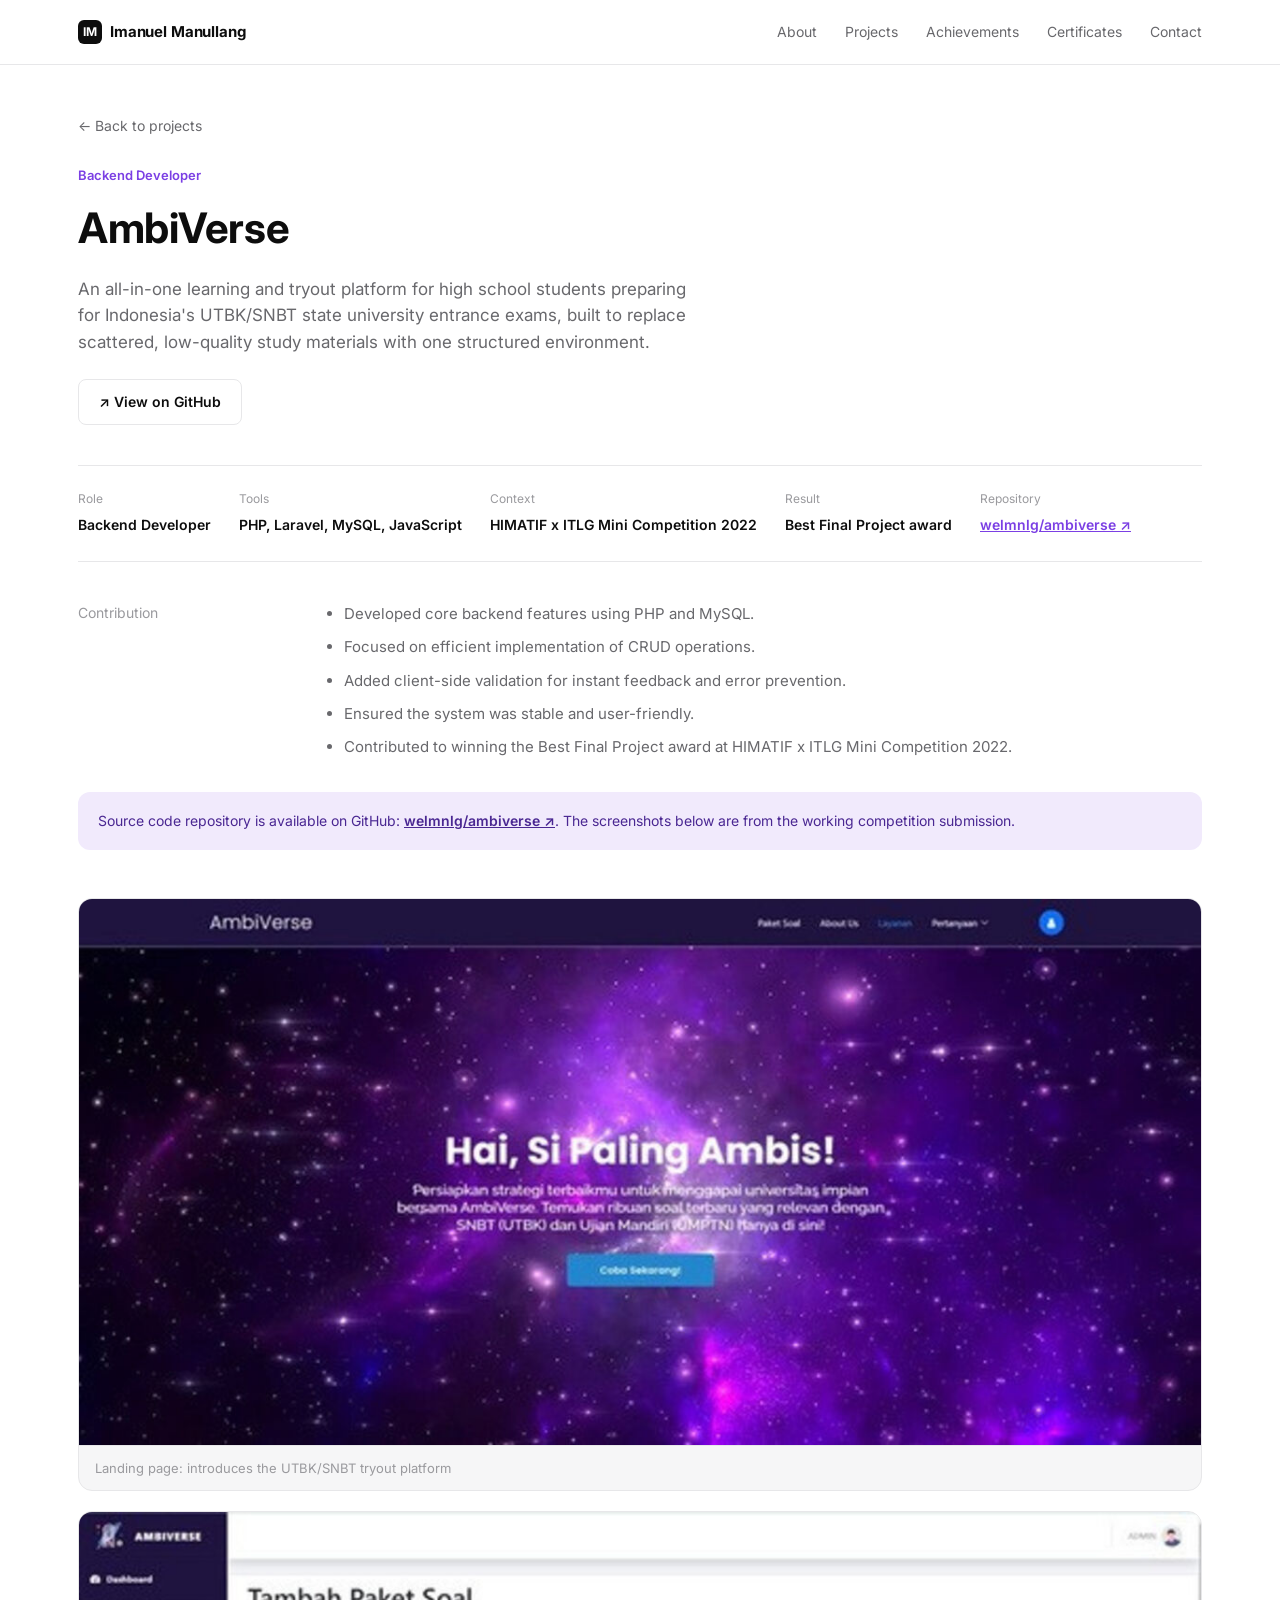
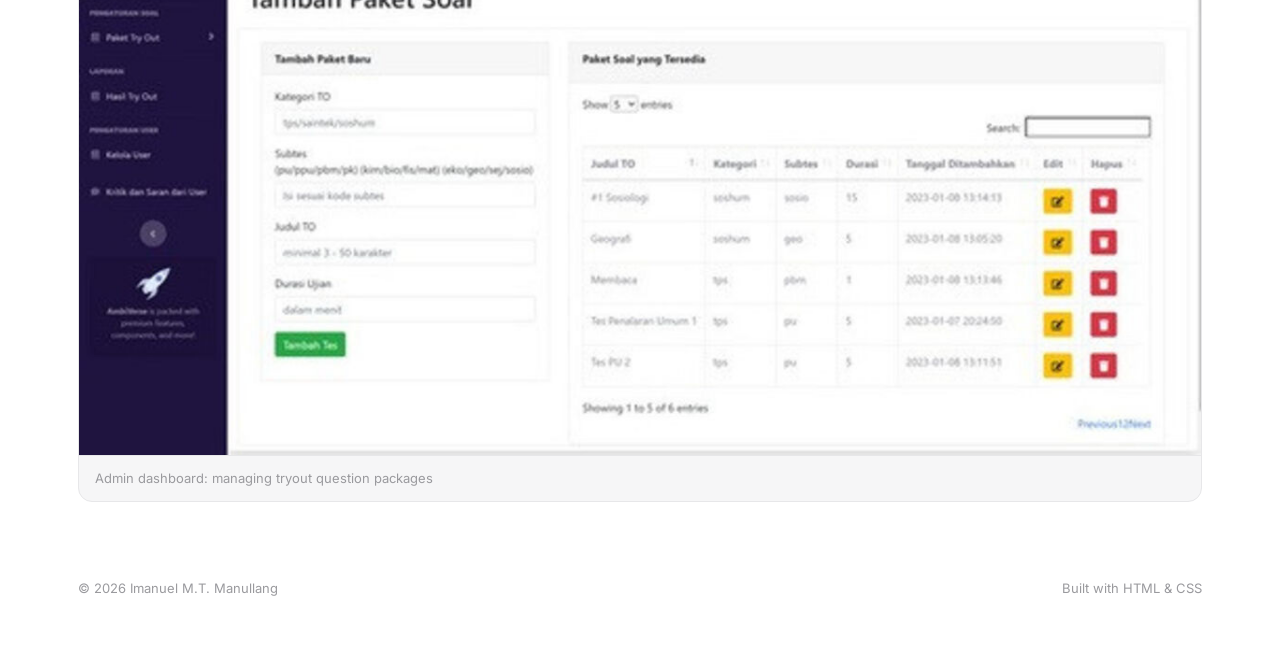
==== projects/ambiverse.html @ 8e675b55 "Initial portfolio" ====
<!DOCTYPE html>
<html lang="id">
<head>
<meta charset="UTF-8" />
<meta name="viewport" content="width=device-width, initial-scale=1.0" />
<title>AmbiVerse | Imanuel M.T. Manullang</title>
<link rel="preconnect" href="https://fonts.googleapis.com">
<link rel="preconnect" href="https://fonts.gstatic.com" crossorigin>
<link href="https://fonts.googleapis.com/css2?family=Inter:wght@400;500;600;700&display=swap" rel="stylesheet">
<link rel="stylesheet" href="../styles.css" />
</head>
<body>

<header class="site-header">
  <div class="container">
    <a href="../index.html#top" class="logo"><span class="mark">IM</span> Imanuel Manullang</a>
    <nav>
      <a href="../index.html#about">About</a>
      <a href="../index.html#projects">Projects</a>
      <a href="../index.html#achievements">Achievements</a>
      <a href="../index.html#certificates">Certificates</a>
      <a href="../index.html#contact">Contact</a>
    </nav>
  </div>
</header>

<main>
  <div class="container">
    <div class="detail-hero">
      <a class="back-link" href="../index.html#projects">← Back to projects</a>
      <p class="project-role">Backend Developer</p>
      <h1>AmbiVerse</h1>
      <p class="lede">An all-in-one learning and tryout platform for high school students preparing for Indonesia's UTBK/SNBT state university entrance exams, built to replace scattered, low-quality study materials with one structured environment.</p>
      <div style="margin-top: 20px;">
        <a class="btn btn-secondary" href="https://github.com/welmnlg/ambiverse" target="_blank" rel="noopener">↗ View on GitHub</a>
      </div>
    </div>

    <div class="detail-meta">
      <div><span>Role</span><strong>Backend Developer</strong></div>
      <div><span>Tools</span><strong>PHP, Laravel, MySQL, JavaScript</strong></div>
      <div><span>Context</span><strong>HIMATIF x ITLG Mini Competition 2022</strong></div>
      <div><span>Result</span><strong>Best Final Project award</strong></div>
      <div><span>Repository</span><strong><a href="https://github.com/welmnlg/ambiverse" target="_blank" rel="noopener" style="color: var(--accent); text-decoration: underline;">welmnlg/ambiverse ↗</a></strong></div>
    </div>
    
    <div class="detail-columns">
      <div class="label">Contribution</div>
      <ul>
        <li>Developed core backend features using PHP and MySQL.</li>
        <li>Focused on efficient implementation of CRUD operations.</li>
        <li>Added client-side validation for instant feedback and error prevention.</li>
        <li>Ensured the system was stable and user-friendly.</li>
        <li>Contributed to winning the Best Final Project award at HIMATIF x ITLG Mini Competition 2022.</li>
      </ul>
    </div>
    <div class="note-banner">
      Source code repository is available on GitHub: <a href="https://github.com/welmnlg/ambiverse" target="_blank" rel="noopener" style="text-decoration: underline; font-weight: 600; color: inherit;">welmnlg/ambiverse ↗</a>. The screenshots below are from the working competition submission.
    </div>
    
    <div class="detail-gallery">
      <figure>
        <img src="../images/proj-ambiverse-home.jpg" alt="AmbiVerse landing page with a purple space theme and a call to start practicing" />
        <figcaption>Landing page: introduces the UTBK/SNBT tryout platform</figcaption>
      </figure>
      <figure>
        <img src="../images/proj-ambiverse-admin.jpg" alt="AmbiVerse admin dashboard for adding and managing question packages" />
        <figcaption>Admin dashboard: managing tryout question packages</figcaption>
      </figure>
    </div>

  </div>
</main>

<footer class="site-footer">
  <div class="container">
    <span>© 2026 Imanuel M.T. Manullang</span>
    <span>Built with HTML &amp; CSS</span>
  </div>
</footer>

</body>
</html>
---- styles.css ----
/* ============================================
   Design tokens
   ============================================ */
:root {
  --bg: #ffffff;
  --text: #0d0d0d;
  --text-secondary: #68686c;
  --text-tertiary: #9a9a9e;
  --border: #e7e7e9;
  --surface: #f6f6f7;
  --accent: #7b3fe4;
  --accent-soft: #f1eafc;
  --max-width: 1180px;
  --gutter: 28px;

  --font: "Inter", -apple-system, BlinkMacSystemFont, "Segoe UI", sans-serif;
  --font-mono: "JetBrains Mono", ui-monospace, "SF Mono", Menlo, Consolas, monospace;
}

* {
  box-sizing: border-box;
}

html {
  scroll-behavior: smooth;
}

@media (prefers-reduced-motion: reduce) {
  html {
    scroll-behavior: auto;
  }
  * {
    animation-duration: 0.01ms !important;
    transition-duration: 0.01ms !important;
  }
}

body {
  margin: 0;
  background: var(--bg);
  color: var(--text);
  font-family: var(--font);
  font-size: 16px;
  line-height: 1.55;
  -webkit-font-smoothing: antialiased;
}

img {
  max-width: 100%;
  display: block;
}

a {
  color: inherit;
  text-decoration: none;
}

.container {
  max-width: var(--max-width);
  margin: 0 auto;
  padding: 0 var(--gutter);
}

:focus-visible {
  outline: 2px solid var(--accent);
  outline-offset: 3px;
  border-radius: 2px;
}

/* ============================================
   Header
   ============================================ */
.site-header {
  position: sticky;
  top: 0;
  z-index: 50;
  background: rgba(255, 255, 255, 0.88);
  backdrop-filter: blur(10px);
  border-bottom: 1px solid var(--border);
}

.site-header .container {
  display: flex;
  align-items: center;
  justify-content: space-between;
  height: 64px;
}

.logo {
  font-weight: 700;
  font-size: 15px;
  letter-spacing: -0.01em;
  display: flex;
  align-items: center;
  gap: 8px;
}

.logo .mark {
  width: 24px;
  height: 24px;
  border-radius: 6px;
  background: var(--text);
  color: #fff;
  display: inline-flex;
  align-items: center;
  justify-content: center;
  font-size: 12px;
  font-weight: 700;
}

.site-header nav {
  display: flex;
  gap: 28px;
}

.site-header nav a {
  font-size: 14px;
  color: var(--text-secondary);
  transition: color 0.15s ease;
}

.site-header nav a:hover {
  color: var(--text);
}

.nav-toggle {
  display: none;
}

/* ============================================
   Hero
   ============================================ */
.hero {
  padding: 96px 0 72px;
}

.hero .container {
  display: grid;
  grid-template-columns: 1.15fr 0.85fr;
  align-items: center;
  gap: 24px;
}

.hero .eyebrow {
  font-size: 14px;
  color: var(--text-secondary);
  margin: 0 0 20px;
}

.hero h1 {
  font-size: clamp(34px, 4.6vw, 58px);
  line-height: 1.08;
  letter-spacing: -0.02em;
  font-weight: 700;
  margin: 0 0 24px;
  max-width: 15ch;
}

.hero .lede {
  font-size: 18px;
  color: var(--text-secondary);
  max-width: 520px;
  margin: 0 0 32px;
}

.hero-actions {
  display: flex;
  flex-wrap: wrap;
  gap: 12px;
  margin-bottom: 40px;
}

.btn {
  display: inline-flex;
  align-items: center;
  gap: 8px;
  padding: 11px 20px;
  border-radius: 8px;
  font-size: 14px;
  font-weight: 600;
  border: 1px solid transparent;
  cursor: pointer;
  transition: transform 0.15s ease, background 0.15s ease, border-color 0.15s ease;
}

.btn-primary {
  background: var(--text);
  color: #fff;
}

.btn-primary:hover {
  background: #000;
  transform: translateY(-1px);
}

.btn-secondary {
  background: transparent;
  color: var(--text);
  border-color: var(--border);
}

.btn-secondary:hover {
  border-color: var(--text);
}

.tag-row {
  display: flex;
  flex-wrap: wrap;
  gap: 10px;
}

.tag {
  font-size: 13px;
  padding: 6px 12px;
  border-radius: 100px;
  background: var(--surface);
  color: var(--text-secondary);
  border: 1px solid var(--border);
}

/* ============================================
   Claude Terminal / Window Card
   ============================================ */
.hero-terminal-wrap {
  display: flex;
  justify-content: flex-end;
  width: 100%;
}

.claude-terminal {
  width: 100%;
  max-width: 440px;
  background: #ffffff;
  border: 1px solid var(--border);
  border-radius: 16px;
  box-shadow:
    0 16px 36px -12px rgba(13, 13, 13, 0.08),
    0 2px 6px rgba(13, 13, 13, 0.03);
  overflow: hidden;
  font-family: var(--font-mono);
  display: flex;
  flex-direction: column;
  transition: transform 0.2s ease, box-shadow 0.2s ease;
}

.claude-terminal:hover {
  transform: translateY(-2px);
  box-shadow:
    0 20px 42px -12px rgba(13, 13, 13, 0.12),
    0 4px 10px rgba(13, 13, 13, 0.04);
}

/* Header with 3 window control dots */
.terminal-header {
  padding: 16px 20px 10px;
  display: flex;
  align-items: center;
}

.terminal-dots {
  display: flex;
  align-items: center;
  gap: 7px;
}

.terminal-dots .dot {
  width: 11px;
  height: 11px;
  border-radius: 50%;
  display: inline-block;
}

.dot-red {
  background: #ff5f56;
}

.dot-yellow {
  background: #ffbd2e;
}

.dot-green {
  background: #27c93f;
}

/* Body */
.terminal-body {
  padding: 8px 22px 20px;
  display: flex;
  flex-direction: column;
  gap: 14px;
}

.terminal-main-line {
  display: flex;
  align-items: baseline;
  gap: 8px;
}

.prompt-sym {
  color: #c8653b;
  font-weight: 700;
  font-size: 20px;
  user-select: none;
  line-height: 1;
}

.prompt-sym.dim {
  color: var(--text-tertiary);
  font-size: 15px;
}

.prompt-name {
  font-size: 18px;
  font-weight: 700;
  color: var(--text);
  letter-spacing: -0.01em;
}

.terminal-sub-role {
  font-size: 15px;
  color: var(--text-secondary);
  padding-left: 20px;
  margin-top: -8px;
  font-weight: 500;
}

.terminal-status-line {
  display: flex;
  align-items: center;
  gap: 8px;
  font-size: 15px;
  color: #c8653b;
  font-weight: 500;
  margin-top: 2px;
}

.status-asterisk {
  font-size: 18px;
  font-weight: 700;
  line-height: 1;
}

.status-text {
  color: #c8653b;
  font-weight: 600;
}

.status-sep {
  color: var(--text-tertiary);
}

.status-loc {
  color: var(--text-secondary);
  font-weight: 400;
}

.terminal-divider {
  height: 1px;
  background: var(--border);
  margin: 2px 0;
}

.terminal-contacts {
  display: flex;
  flex-direction: column;
  gap: 8px;
}

.contact-row {
  display: flex;
  align-items: baseline;
  font-size: 14px;
  line-height: 1.4;
}

.contact-prompt {
  color: var(--text-tertiary);
  margin-right: 8px;
  font-weight: 600;
  user-select: none;
}

.contact-label {
  color: var(--text-secondary);
  width: 78px;
  flex-shrink: 0;
  font-weight: 500;
}

.contact-val {
  color: var(--text);
  text-decoration: none;
  border-bottom: 1px dashed var(--border);
  padding-bottom: 1px;
  transition: all 0.15s ease;
  word-break: break-all;
}

.contact-val:hover {
  color: var(--accent);
  border-bottom-color: var(--accent);
}

/* Footer command bar & mascot */
.terminal-footer {
  border-top: 1px solid var(--border);
  padding: 10px 18px 8px 22px;
  display: flex;
  align-items: flex-end;
  justify-content: space-between;
  background: #fafafb;
  min-height: 44px;
}

.terminal-cmd-line {
  display: flex;
  align-items: center;
  gap: 6px;
  padding-bottom: 4px;
}

.terminal-cursor {
  display: inline-block;
  width: 8px;
  height: 15px;
  background: #c8653b;
  animation: term-cursor 1.1s steps(2, start) infinite;
}

@keyframes term-cursor {
  0%, 100% { opacity: 1; }
  50% { opacity: 0; }
}

.terminal-mascot {
  line-height: 0;
  margin-bottom: -1px;
}

/* ============================================
   Section shell
   ============================================ */
section {
  padding: 72px 0;
  border-top: 1px solid var(--border);
}

.section-head {
  display: flex;
  align-items: baseline;
  justify-content: space-between;
  gap: 16px;
  margin-bottom: 40px;
}

.section-head h2 {
  font-size: 28px;
  letter-spacing: -0.01em;
  margin: 0;
}

.section-head .section-note {
  font-size: 14px;
  color: var(--text-tertiary);
  white-space: nowrap;
}

/* ============================================
   About
   ============================================ */
.about-grid {
  display: grid;
  grid-template-columns: 200px 1fr;
  gap: 48px;
}

.about-grid .label {
  font-size: 28px;
  color: var(--text-tertiary);
}

.about-copy p {
  max-width: 640px;
  color: var(--text-secondary);
  margin: 0 0 20px;
}

.about-copy p:last-child {
  margin-bottom: 0;
}

/* ============================================
   Projects
   ============================================ */
.project-grid {
  display: grid;
  grid-template-columns: repeat(3, 1fr);
  gap: var(--gutter);
}

.project-card {
  display: block;
  border: 1px solid var(--border);
  border-radius: 14px;
  overflow: hidden;
  background: #fff;
  transition: border-color 0.18s ease, transform 0.18s ease, box-shadow 0.18s ease;
}

.project-card:hover {
  border-color: var(--text);
  transform: translateY(-3px);
  box-shadow: 0 12px 24px -16px rgba(13, 13, 13, 0.25);
}

.project-media {
  display: block;
  position: relative;
  aspect-ratio: 16 / 10;
  background: var(--surface);
  overflow: hidden;
}

.project-media img {
  width: 100%;
  height: 100%;
  object-fit: cover;
  object-position: top;
}

.project-media .link-badge {
  position: absolute;
  top: 12px;
  right: 12px;
  background: rgba(255, 255, 255, 0.94);
  border: 1px solid var(--border);
  border-radius: 100px;
  padding: 5px 10px;
  font-size: 12px;
  font-weight: 600;
  display: flex;
  align-items: center;
  gap: 5px;
}

.project-body {
  padding: 20px 22px 22px;
}

.project-body .project-role {
  font-size: 13px;
  color: var(--accent);
  font-weight: 600;
  margin: 0 0 6px;
}

.project-body h3 {
  font-size: 18px;
  margin: 0 0 8px;
  letter-spacing: -0.01em;
}

.project-body p {
  font-size: 14px;
  color: var(--text-secondary);
  margin: 0 0 14px;
}

.project-tools {
  display: flex;
  flex-wrap: wrap;
  gap: 6px;
}

.project-tools span {
  font-size: 12px;
  color: var(--text-tertiary);
  background: var(--surface);
  border-radius: 6px;
  padding: 3px 8px;
}

.project-card-links {
  display: flex;
  align-items: center;
  gap: 16px;
  margin-top: 16px;
  padding-top: 14px;
  border-top: 1px solid var(--border);
}

.project-card-links a {
  font-size: 13px;
  font-weight: 600;
  color: var(--text-secondary);
  display: inline-flex;
  align-items: center;
  gap: 4px;
  transition: color 0.15s ease;
}

.project-card-links a:hover {
  color: var(--text);
}

.project-card-links a.gh-link {
  color: var(--accent);
}

.project-card-links a.gh-link:hover {
  color: #000;
}

/* ============================================
   Timeline lists (achievements, trainings, certificates)
   ============================================ */
.entry-list {
  display: flex;
  flex-direction: column;
}

.entry {
  display: grid;
  grid-template-columns: 120px 1fr;
  gap: 24px;
  padding: 22px 0;
  border-top: 1px solid var(--border);
}

.entry:first-child {
  border-top: none;
  padding-top: 0;
}

.entry .entry-meta {
  font-size: 14px;
  color: var(--text-tertiary);
}

.entry h3 {
  font-size: 16px;
  margin: 0 0 6px;
  letter-spacing: -0.005em;
}

.entry p {
  font-size: 14px;
  color: var(--text-secondary);
  margin: 0;
  max-width: 620px;
}

.entry .entry-link {
  display: inline-flex;
  align-items: center;
  gap: 6px;
  font-size: 13px;
  font-weight: 600;
  color: var(--accent);
  margin-top: 10px;
}

.entry .entry-link:hover {
  text-decoration: underline;
}

/* ============================================
   Footer / contact
   ============================================ */
.contact-panel {
  background: var(--text);
  color: #fff;
  border-radius: 20px;
  padding: 56px 48px;
  display: flex;
  align-items: flex-end;
  justify-content: space-between;
  gap: 24px;
  flex-wrap: wrap;
}

.contact-panel h2 {
  font-size: 30px;
  margin: 0 0 12px;
  letter-spacing: -0.01em;
  max-width: 26ch;
}

.contact-panel p {
  color: #b8b8bd;
  margin: 0;
  max-width: 360px;
}

.contact-links {
  display: flex;
  flex-direction: column;
  gap: 10px;
  align-items: flex-end;
}

.contact-links a {
  font-size: 15px;
  font-weight: 600;
  color: #fff;
}

.contact-links a:hover {
  color: var(--accent-soft);
}

footer.site-footer {
  padding: 28px 0 60px;
  font-size: 13px;
  color: var(--text-tertiary);
  border-top: none;
}

footer.site-footer .container {
  display: flex;
  justify-content: space-between;
}

/* ============================================
   Project detail pages
   ============================================ */
.detail-hero {
  padding: 48px 0 40px;
}

.back-link {
  display: inline-flex;
  align-items: center;
  gap: 6px;
  font-size: 14px;
  color: var(--text-secondary);
  margin-bottom: 28px;
}

.back-link:hover {
  color: var(--text);
}

.detail-hero .project-role {
  font-size: 13px;
  color: var(--accent);
  font-weight: 600;
  margin: 0 0 10px;
}

.detail-hero h1 {
  font-size: clamp(28px, 4vw, 42px);
  letter-spacing: -0.01em;
  margin: 0 0 16px;
  max-width: 20ch;
}

.detail-hero .lede {
  font-size: 17px;
  color: var(--text-secondary);
  max-width: 620px;
  margin: 0 0 24px;
}

.detail-meta {
  display: flex;
  flex-wrap: wrap;
  gap: 28px;
  padding: 24px 0;
  border-top: 1px solid var(--border);
  border-bottom: 1px solid var(--border);
  margin-bottom: 40px;
}

.detail-meta div span {
  display: block;
  font-size: 12px;
  color: var(--text-tertiary);
  margin-bottom: 4px;
}

.detail-meta div strong {
  font-size: 14px;
  font-weight: 600;
}

.detail-gallery {
  display: flex;
  flex-direction: column;
  gap: 20px;
  margin-bottom: 48px;
}

.detail-gallery figure {
  margin: 0;
  border: 1px solid var(--border);
  border-radius: 14px;
  overflow: hidden;
  background: var(--surface);
}

.detail-gallery figcaption {
  font-size: 13px;
  color: var(--text-tertiary);
  padding: 12px 16px;
  border-top: 1px solid var(--border);
}

.detail-columns {
  display: grid;
  grid-template-columns: 200px 1fr;
  gap: 48px;
  padding-bottom: 24px;
}

.detail-columns .label {
  font-size: 14px;
  color: var(--text-tertiary);
}

.detail-columns ul {
  margin: 0;
  padding: 0 0 0 18px;
  color: var(--text-secondary);
  font-size: 15px;
}

.detail-columns li {
  margin-bottom: 10px;
}

.note-banner {
  background: var(--accent-soft);
  border-radius: 12px;
  padding: 18px 20px;
  font-size: 14px;
  color: #4a2792;
  margin-bottom: 48px;
}

/* ============================================
   Responsive
   ============================================ */
@media (max-width: 980px) {
  .hero .container {
    grid-template-columns: 1fr;
    gap: 40px;
  }

  .hero-terminal-wrap {
    justify-content: flex-start;
  }

  .claude-terminal {
    max-width: 520px;
  }

  .project-grid {
    grid-template-columns: repeat(2, 1fr);
  }
}

@media (max-width: 760px) {
  .site-header nav {
    display: none;
  }

  .about-grid,
  .detail-columns {
    grid-template-columns: 1fr;
    gap: 12px;
  }

  .project-grid {
    grid-template-columns: 1fr;
  }

  .entry {
    grid-template-columns: 1fr;
    gap: 6px;
  }

  .contact-panel {
    flex-direction: column;
    align-items: flex-start;
    padding: 40px 28px;
  }

  .contact-links {
    align-items: flex-start;
  }

  footer.site-footer .container {
    flex-direction: column;
    gap: 6px;
  }
}
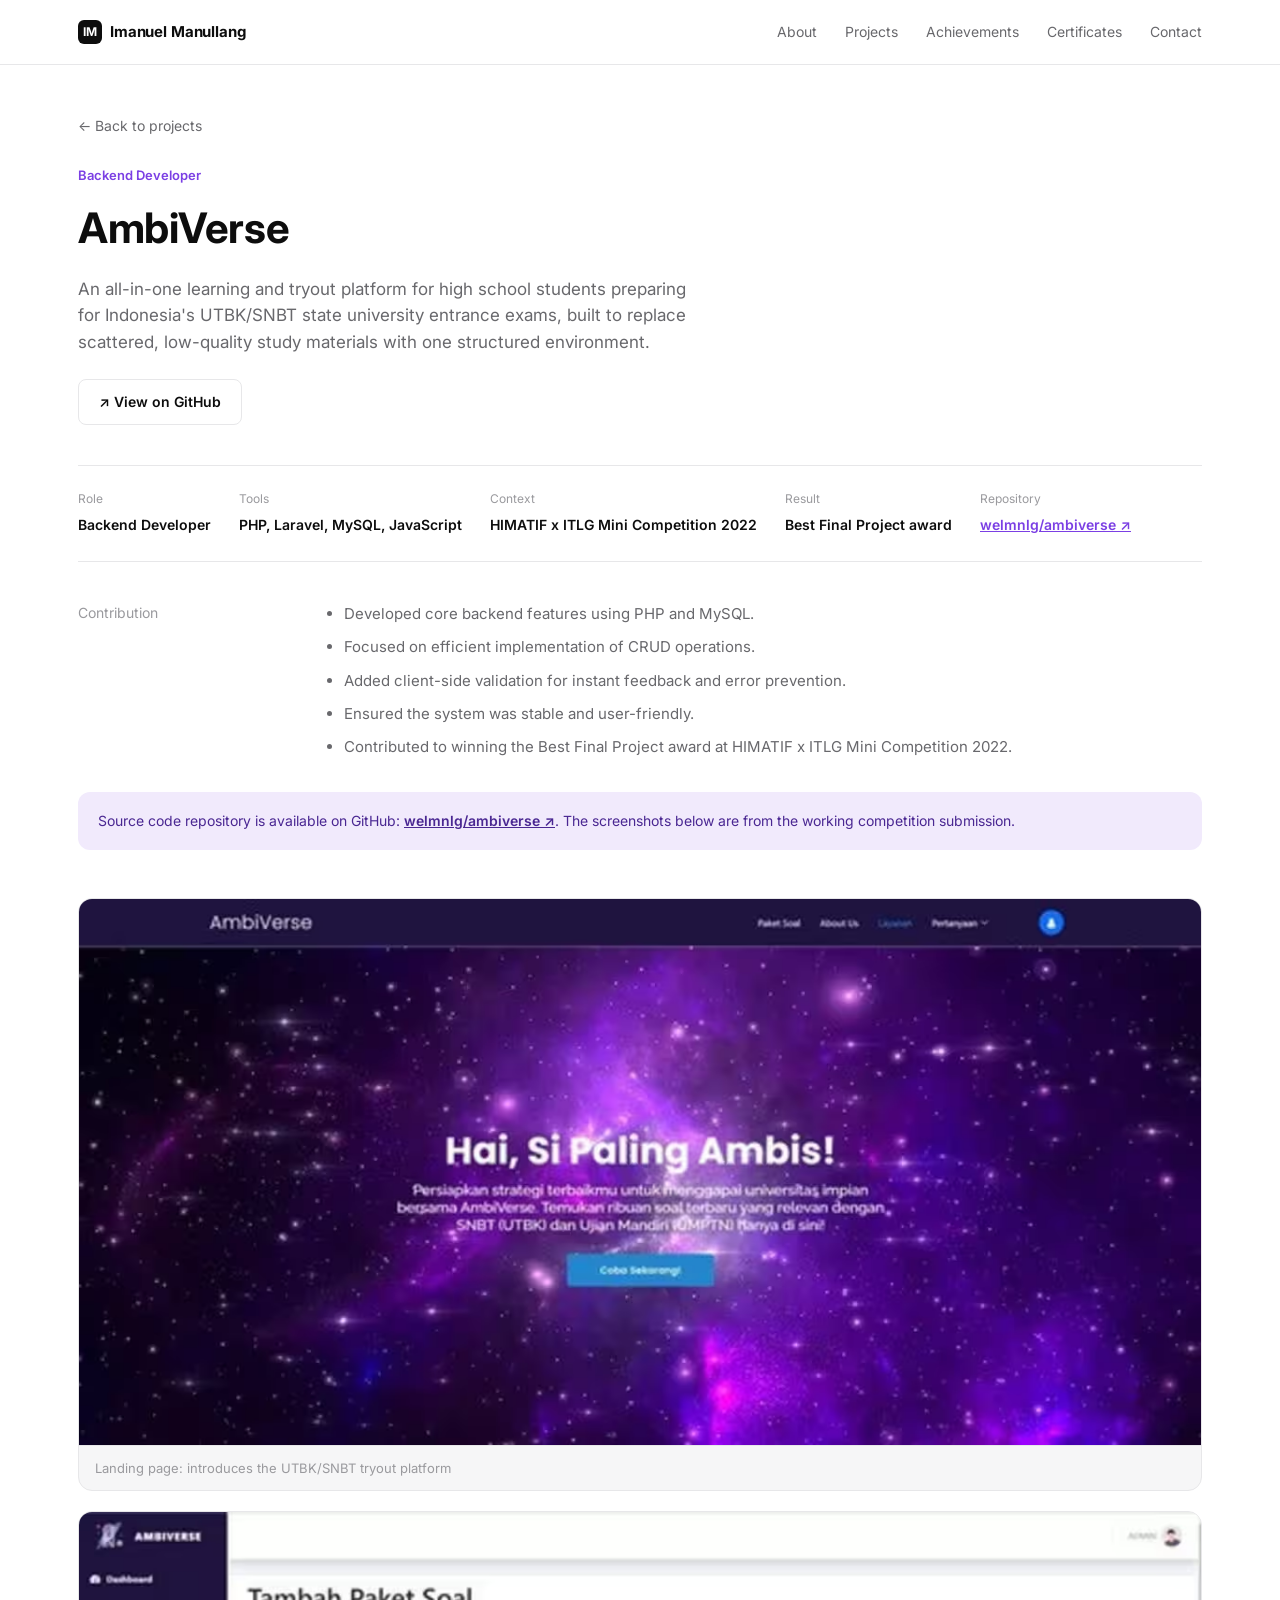
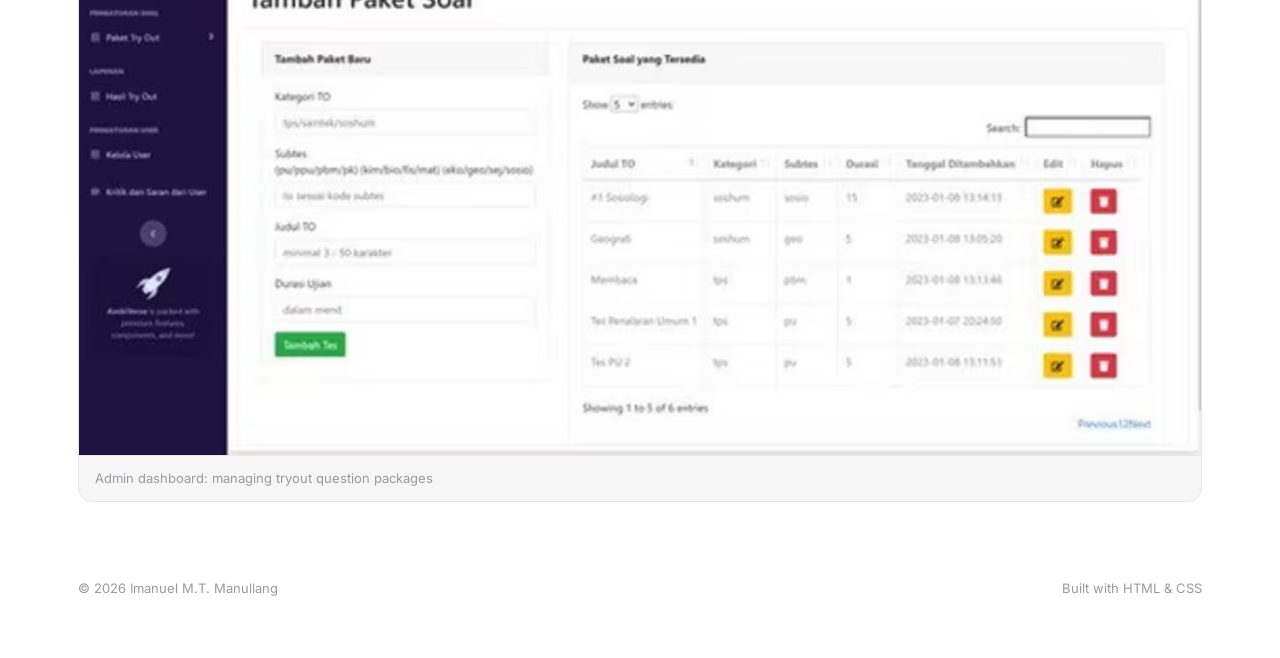
==== commit e9446576: "Optimize images size and type" ====
--- a/projects/ambiverse.html
+++ b/projects/ambiverse.html
@@ -60,11 +60,11 @@
     
     <div class="detail-gallery">
       <figure>
-        <img src="../images/proj-ambiverse-home.jpg" alt="AmbiVerse landing page with a purple space theme and a call to start practicing" />
+        <img src="../images/proj-ambiverse-home.avif" alt="AmbiVerse landing page with a purple space theme and a call to start practicing" />
         <figcaption>Landing page: introduces the UTBK/SNBT tryout platform</figcaption>
       </figure>
       <figure>
-        <img src="../images/proj-ambiverse-admin.jpg" alt="AmbiVerse admin dashboard for adding and managing question packages" />
+        <img src="../images/proj-ambiverse-admin.avif" alt="AmbiVerse admin dashboard for adding and managing question packages" />
         <figcaption>Admin dashboard: managing tryout question packages</figcaption>
       </figure>
     </div>
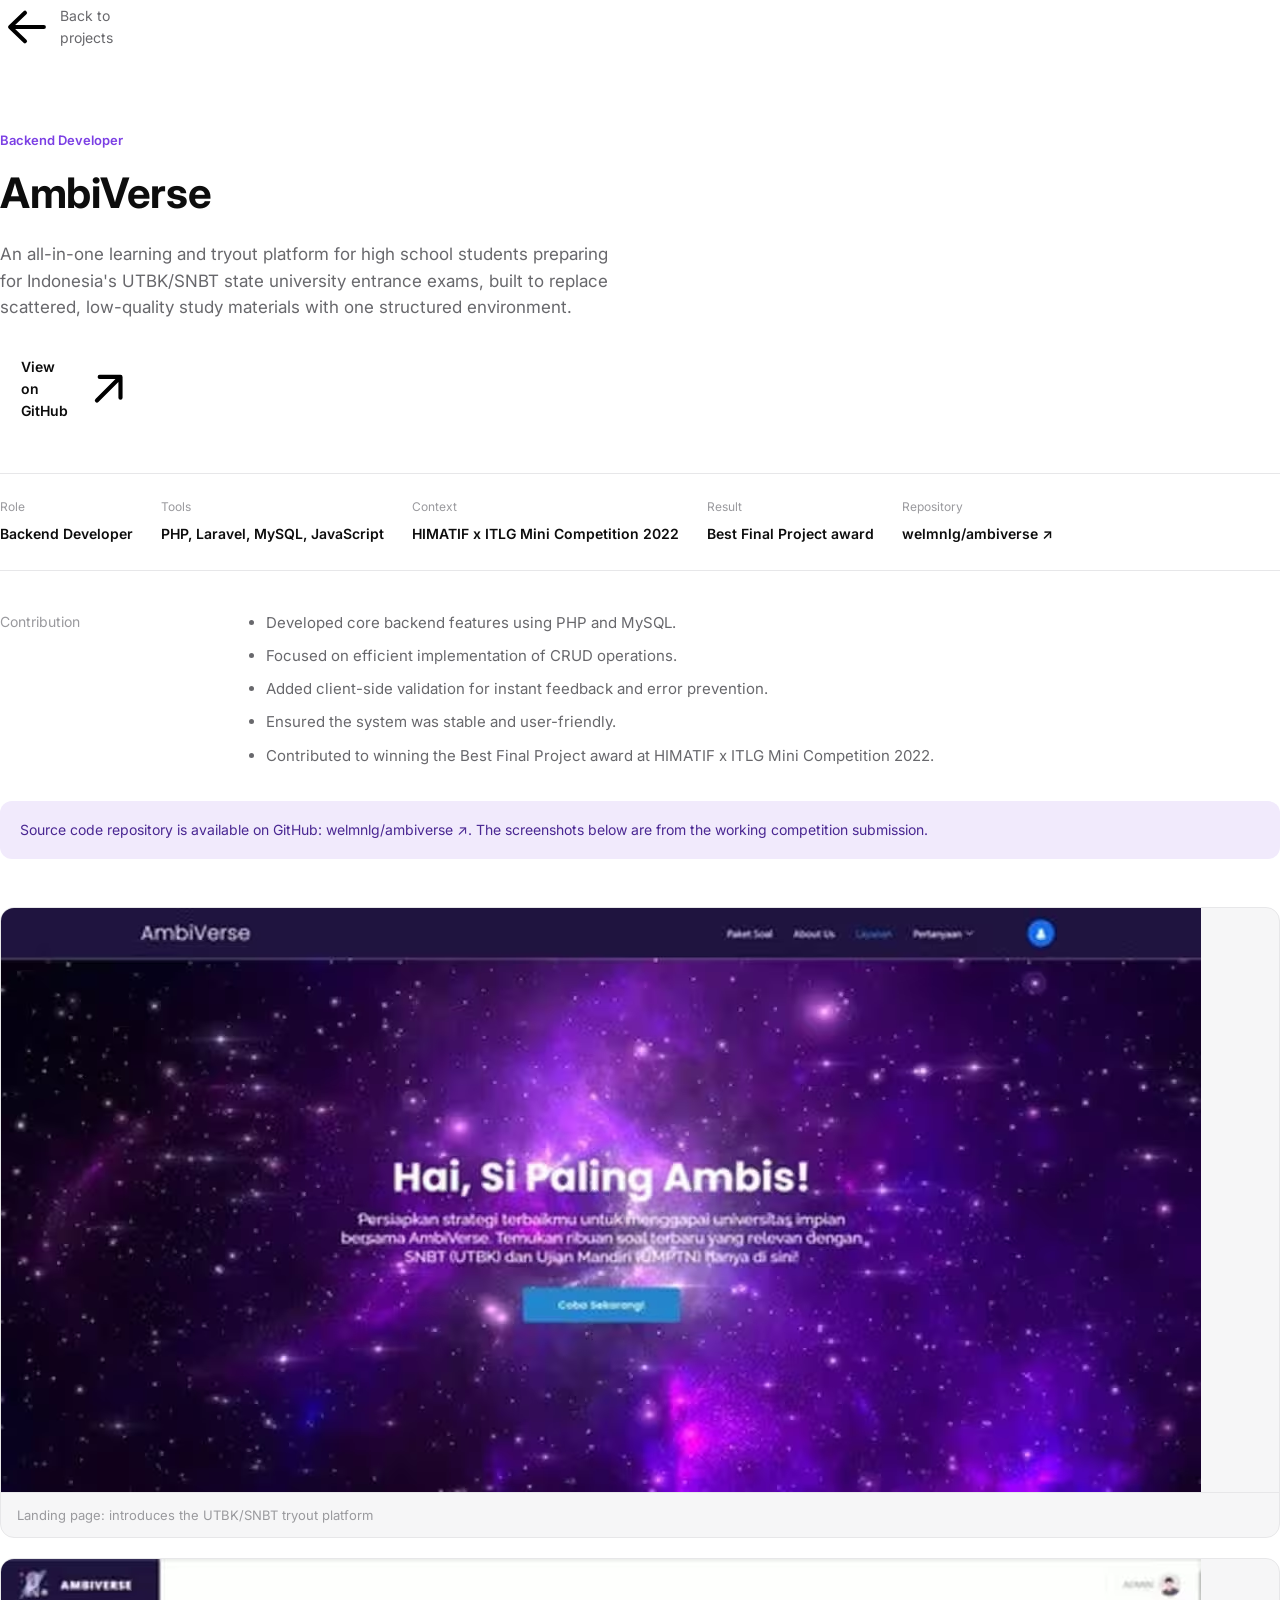
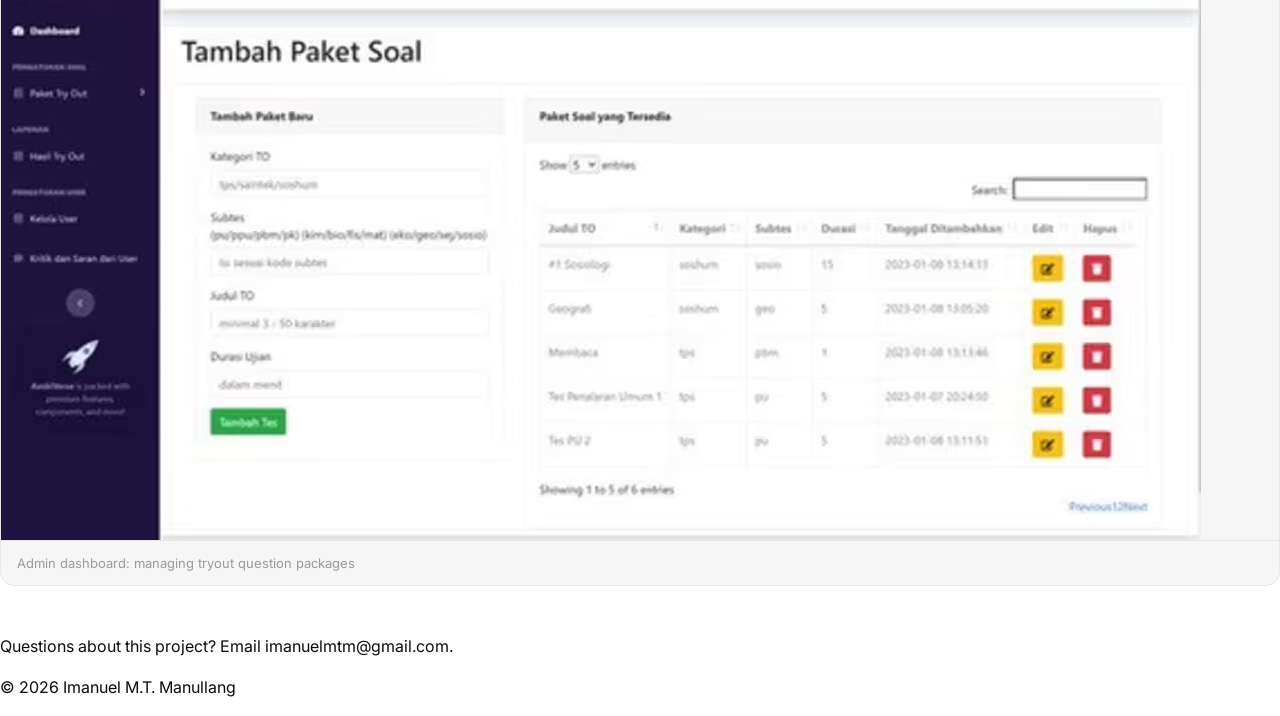
==== commit 33a5e8ed: "Redesign" ====
--- a/projects/ambiverse.html
+++ b/projects/ambiverse.html
@@ -1,5 +1,5 @@
 <!DOCTYPE html>
-<html lang="id">
+<html lang="en">
 <head>
 <meta charset="UTF-8" />
 <meta name="viewport" content="width=device-width, initial-scale=1.0" />
@@ -11,54 +11,45 @@
 </head>
 <body>
 
-<header class="site-header">
-  <div class="container">
-    <a href="../index.html#top" class="logo"><span class="mark">IM</span> Imanuel Manullang</a>
-    <nav>
-      <a href="../index.html#about">About</a>
-      <a href="../index.html#projects">Projects</a>
-      <a href="../index.html#achievements">Achievements</a>
-      <a href="../index.html#certificates">Certificates</a>
-      <a href="../index.html#contact">Contact</a>
-    </nav>
+<div class="spotlight" aria-hidden="true"></div>
+
+<main class="detail-page">
+  <a class="back-link" href="../index.html#projects">
+    <svg viewBox="0 0 20 20" aria-hidden="true"><path fill-rule="evenodd" clip-rule="evenodd" d="M17 10a.75.75 0 01-.75.75H5.612l4.158 3.96a.75.75 0 11-1.04 1.08l-5.5-5.25a.75.75 0 010-1.08l5.5-5.25a.75.75 0 111.04 1.08L5.612 9.25H16.25A.75.75 0 0117 10z"/></svg>
+    Back to projects
+  </a>
+
+  <div class="detail-hero">
+    <p class="project-role">Backend Developer</p>
+    <h1>AmbiVerse</h1>
+    <p class="lede">An all-in-one learning and tryout platform for high school students preparing for Indonesia's UTBK/SNBT state university entrance exams, built to replace scattered, low-quality study materials with one structured environment.</p>
+    <a class="btn" href="https://github.com/welmnlg/ambiverse" target="_blank" rel="noopener noreferrer">View on GitHub <svg class="arrow" aria-hidden="true" viewBox="0 0 20 20"><path fill-rule="evenodd" clip-rule="evenodd" d="M5.22 14.78a.75.75 0 001.06 0l7.22-7.22v5.69a.75.75 0 001.5 0v-7.5a.75.75 0 00-.75-.75h-7.5a.75.75 0 000 1.5h5.69l-7.22 7.22a.75.75 0 000 1.06z"/></svg></a>
   </div>
-</header>
 
-<main>
-  <div class="container">
-    <div class="detail-hero">
-      <a class="back-link" href="../index.html#projects">← Back to projects</a>
-      <p class="project-role">Backend Developer</p>
-      <h1>AmbiVerse</h1>
-      <p class="lede">An all-in-one learning and tryout platform for high school students preparing for Indonesia's UTBK/SNBT state university entrance exams, built to replace scattered, low-quality study materials with one structured environment.</p>
-      <div style="margin-top: 20px;">
-        <a class="btn btn-secondary" href="https://github.com/welmnlg/ambiverse" target="_blank" rel="noopener">↗ View on GitHub</a>
-      </div>
-    </div>
+  <div class="detail-meta">
+    <div><span>Role</span><strong>Backend Developer</strong></div>
+    <div><span>Tools</span><strong>PHP, Laravel, MySQL, JavaScript</strong></div>
+    <div><span>Context</span><strong>HIMATIF x ITLG Mini Competition 2022</strong></div>
+    <div><span>Result</span><strong>Best Final Project award</strong></div>
+    <div><span>Repository</span><strong><a href="https://github.com/welmnlg/ambiverse" target="_blank" rel="noopener noreferrer">welmnlg/ambiverse ↗</a></strong></div>
+  </div>
 
-    <div class="detail-meta">
-      <div><span>Role</span><strong>Backend Developer</strong></div>
-      <div><span>Tools</span><strong>PHP, Laravel, MySQL, JavaScript</strong></div>
-      <div><span>Context</span><strong>HIMATIF x ITLG Mini Competition 2022</strong></div>
-      <div><span>Result</span><strong>Best Final Project award</strong></div>
-      <div><span>Repository</span><strong><a href="https://github.com/welmnlg/ambiverse" target="_blank" rel="noopener" style="color: var(--accent); text-decoration: underline;">welmnlg/ambiverse ↗</a></strong></div>
-    </div>
-    
-    <div class="detail-columns">
-      <div class="label">Contribution</div>
-      <ul>
+  <div class="detail-columns">
+    <div class="label">Contribution</div>
+    <ul>
         <li>Developed core backend features using PHP and MySQL.</li>
         <li>Focused on efficient implementation of CRUD operations.</li>
         <li>Added client-side validation for instant feedback and error prevention.</li>
         <li>Ensured the system was stable and user-friendly.</li>
         <li>Contributed to winning the Best Final Project award at HIMATIF x ITLG Mini Competition 2022.</li>
-      </ul>
-    </div>
-    <div class="note-banner">
-      Source code repository is available on GitHub: <a href="https://github.com/welmnlg/ambiverse" target="_blank" rel="noopener" style="text-decoration: underline; font-weight: 600; color: inherit;">welmnlg/ambiverse ↗</a>. The screenshots below are from the working competition submission.
-    </div>
-    
-    <div class="detail-gallery">
+    </ul>
+  </div>
+
+  <div class="note-banner">
+    Source code repository is available on GitHub: <a href="https://github.com/welmnlg/ambiverse" target="_blank" rel="noopener noreferrer">welmnlg/ambiverse ↗</a>. The screenshots below are from the working competition submission.
+  </div>
+
+  <div class="detail-gallery">
       <figure>
         <img src="../images/proj-ambiverse-home.avif" alt="AmbiVerse landing page with a purple space theme and a call to start practicing" />
         <figcaption>Landing page: introduces the UTBK/SNBT tryout platform</figcaption>
@@ -67,17 +58,21 @@
         <img src="../images/proj-ambiverse-admin.avif" alt="AmbiVerse admin dashboard for adding and managing question packages" />
         <figcaption>Admin dashboard: managing tryout question packages</figcaption>
       </figure>
-    </div>
+  </div>
 
-  </div>
+  <footer class="footer">
+    <p>Questions about this project? Email <a class="inline-link" href="mailto:imanuelmtm@gmail.com">imanuelmtm@gmail.com</a>.</p>
+    <p class="copy">&copy; 2026 Imanuel M.T. Manullang</p>
+  </footer>
 </main>
 
-<footer class="site-footer">
-  <div class="container">
-    <span>© 2026 Imanuel M.T. Manullang</span>
-    <span>Built with HTML &amp; CSS</span>
-  </div>
-</footer>
+<script>
+window.addEventListener('mousemove', function (e) {
+  var r = document.documentElement;
+  r.style.setProperty('--mx', e.clientX + 'px');
+  r.style.setProperty('--my', e.clientY + 'px');
+}, { passive: true });
+</script>
 
 </body>
 </html>
